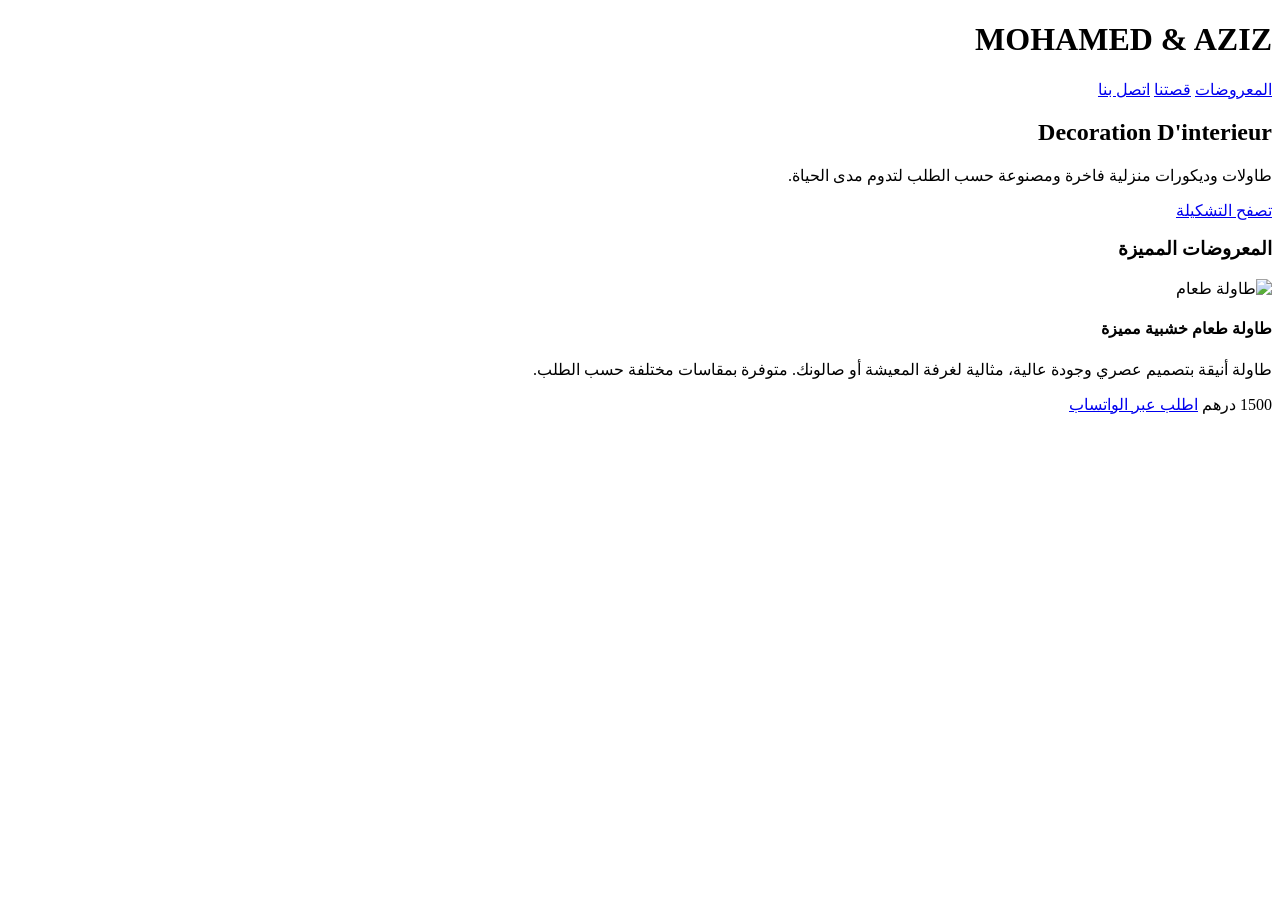
==== index2.html @ ba8495e8 "Initial commit" ====
<!doctype html>
<html lang="ar" dir="rtl">
<head>
    <meta charset="UTF-8" />
    <meta name="viewport" content="width=device-width, initial-scale=1.0" />
    <title>Modern Home Goods Shop</title>
    <!-- Tailwind CSS for rapid styling -->
    <script src="https://cdn.tailwindcss.com"></script>
  </head>
  <body class="bg-stone-50 text-stone-800 font-sans">
    <!-- Header Navigation -->
    <header class="bg-white border-b border-stone-200 sticky top-0 z-50">
      <div
        class="max-w-7xl mx-auto px-6 py-4 flex justify-between items-center"
      >
        <!-- The brand name should only be here once -->
        <h1 class="text-2xl font-bold tracking-wide text-stone-900">
          MOHAMED & AZIZ
        </h1>

        <nav class="space-x-reverse space-x-6 font-medium">
          <a href="#catalog" class="hover:text-amber-700 transition"
            >المعروضات</a
          >
          <a href="#about" class="hover:text-amber-700 transition">قصتنا</a>
          <a href="#contact" class="hover:text-amber-700 transition"
            >اتصل بنا</a
          >
        </nav>
      </div>
    </header>

    <!-- Hero Section -->
    <section class="relative bg-stone-900 text-white py-32 px-6 text-center">
      <!-- Optional: You can add an image background later -->
      <div class="max-w-3xl mx-auto relative z-10">
        <h2 class="text-4xl md:text-6xl font-serif font-bold mb-6">
          Decoration D'interieur
        </h2>
        <p class="text-stone-300 text-lg mb-8">
          طاولات وديكورات منزلية فاخرة ومصنوعة حسب الطلب لتدوم مدى الحياة.
        </p>
        <a
          href="#catalog"
          class="bg-amber-700 hover:bg-amber-800 text-white font-semibold px-8 py-3 rounded-md transition duration-300"
        >
          تصفح التشكيلة
        </a>
      </div>
    </section>

    <!-- Product Catalog Section -->
    <section id="catalog" class="max-w-7xl mx-auto px-6 py-20" dir="rtl">
      <!-- Section Title in Arabic -->
      <h3
        class="text-3xl font-serif font-bold text-center mb-12 text-stone-950"
      >
        المعروضات المميزة
      </h3>

      <!-- Clean, Fixed Right-to-Left Product Grid -->
      <div class="grid grid-cols-1 md:grid-cols-3 gap-8">
        <!-- Item Card 1 -->
        <div
          class="bg-white rounded-lg overflow-hidden shadow-sm border border-stone-200 flex flex-col"
        >
          <!-- Image Placeholder -->
          <!-- Real Product Image -->
          <div class="h-72 overflow-hidden bg-stone-100">
            <img
              src="https://images.unsplash.com/photo-1577140917170-285929fb55b7?auto=format&fit=crop&w=800&q=80"
              alt="طاولة طعام"
              class="w-full h-full object-cover group-hover:scale-105 transition duration-300"
            />
            </div>

          <!-- Content Box -->
          <div class="p-6 flex flex-col flex-grow text-right">
            <h4 class="text-xl font-bold text-stone-900 mb-2">
              طاولة طعام خشبية مميزة
            </h4>
            </div> 
             
            <p class="text-stone-600 text-sm mb-6 leading-relaxed">
              طاولة أنيقة بتصميم عصري وجودة عالية، مثالية لغرفة المعيشة أو
              صالونك. متوفرة بمقاسات مختلفة حسب الطلب.
            </p>

            <!-- Price and Button Box -->
            <div
              class="flex justify-between items-center mt-auto pt-4 border-t border-stone-100"
            >
              <span class="text-lg font-bold text-stone-900">1500 درهم</span>
              <!-- Custom WhatsApp Pre-filled Link -->
              <a
                href="https://wa.me/212XXXXXXXXX?text=سلام%20عليكم،%20أنا%20مهتم%20بطاولة%20الطعام%20الخشبية"
                target="_blank"
                class="bg-green-600 hover:bg-green-700 text-white text-sm font-semibold px-4 py-2 rounded transition flex items-center"
              >
                اطلب عبر الواتساب
              </a>
            </div>
          </div>
        </div>

        <!-- You can safely duplicate the exact block above to add Item 2 and Item 3 later! -->
      </div>
    </section>
  </body>
</html>
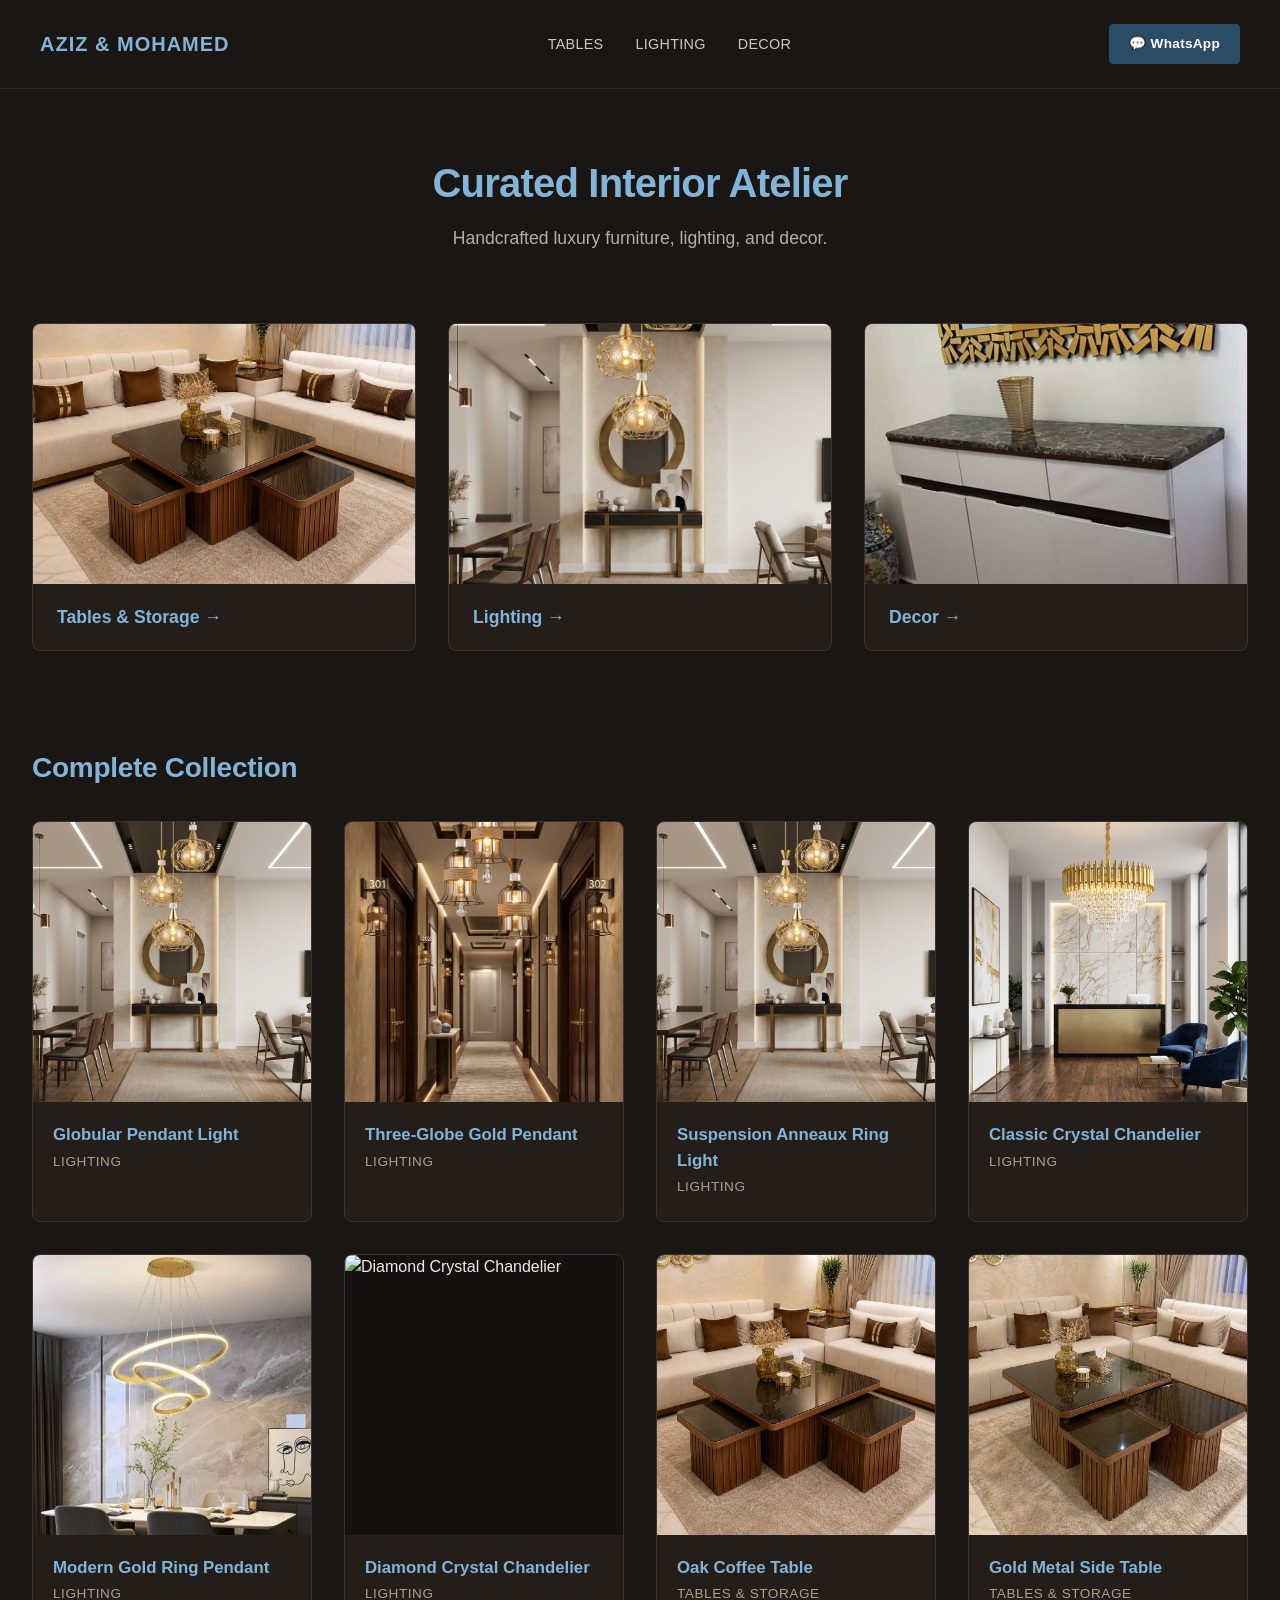
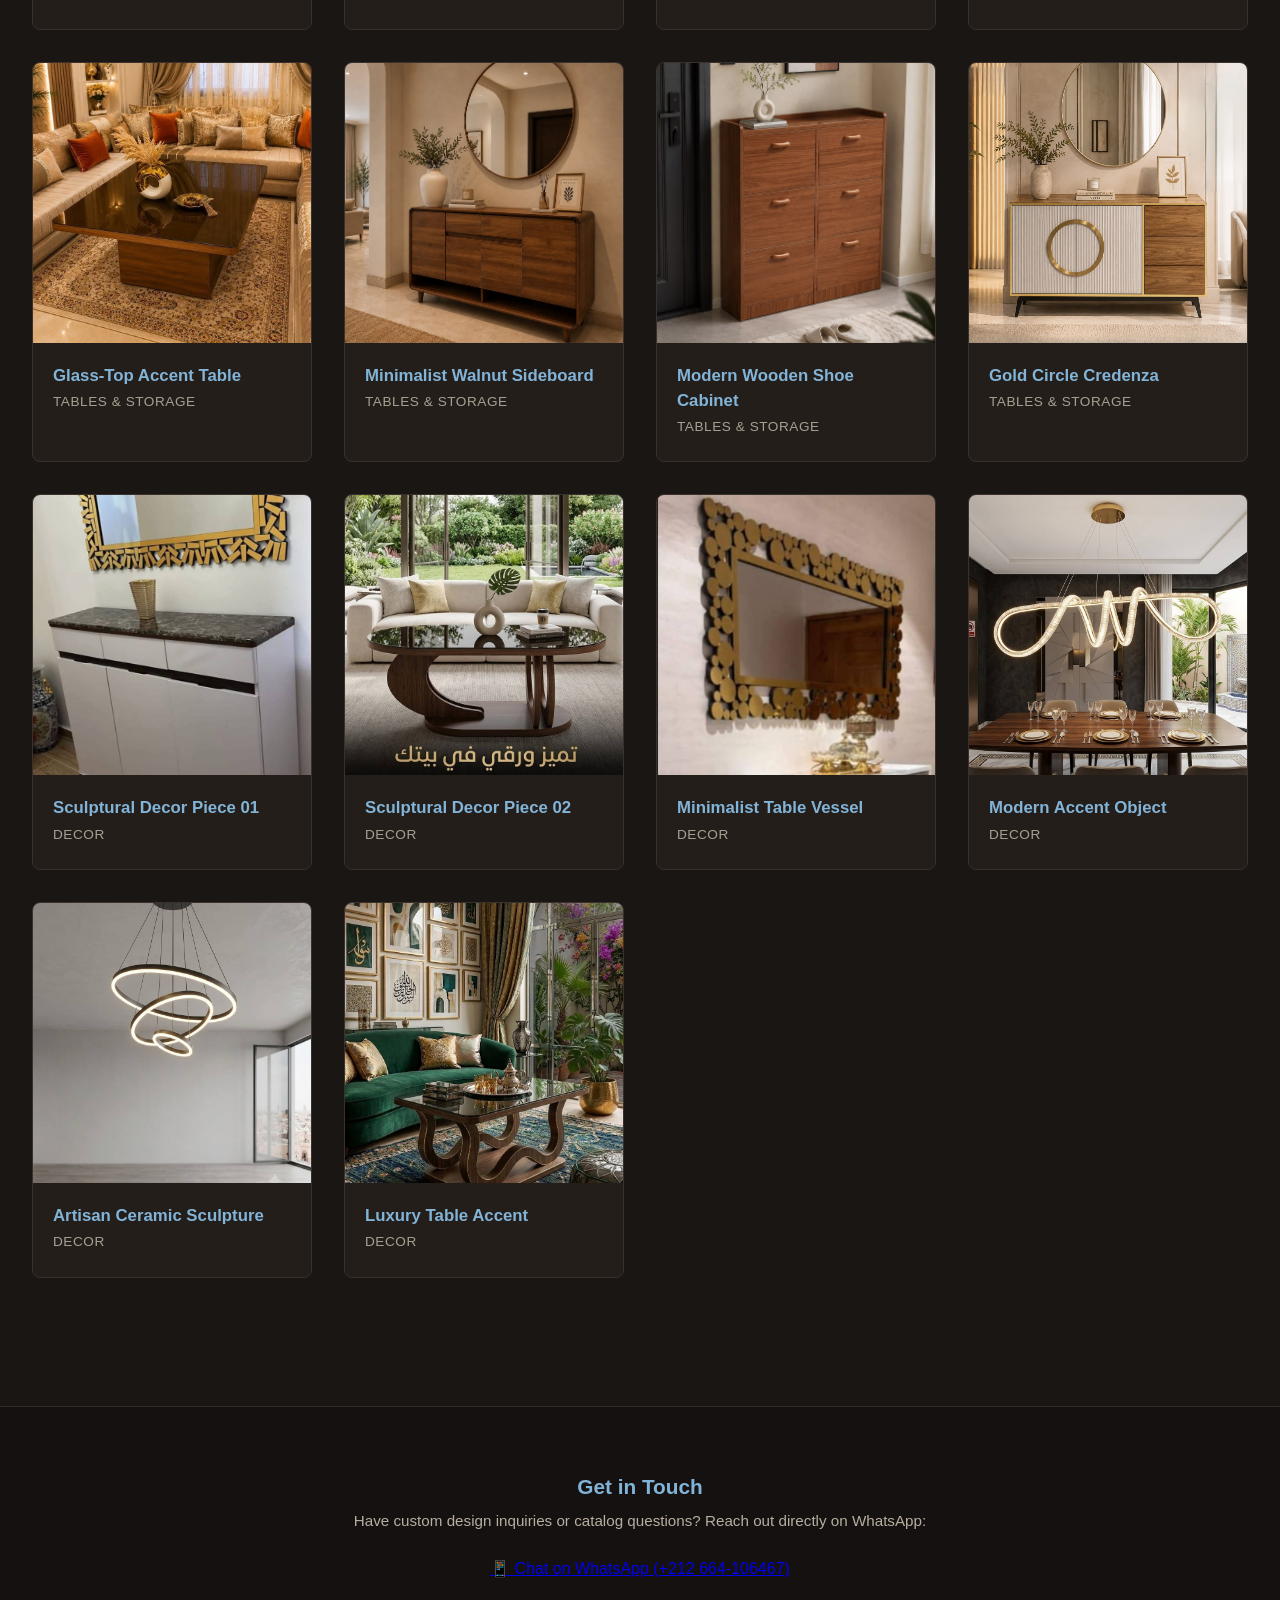
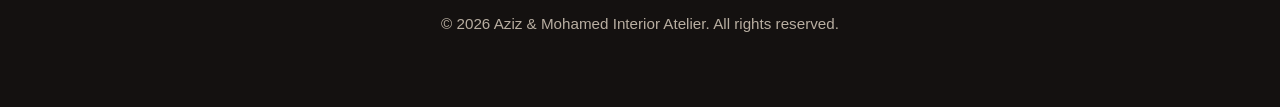
==== commit 3b3c8a5a: "Update styling to dark espresso and slate blue with full catalog images" ====
--- a/index2.html
+++ b/index2.html
@@ -1,110 +1,299 @@
 <!doctype html>
-<html lang="ar" dir="rtl">
-<head>
+<html lang="en">
+  <head>
     <meta charset="UTF-8" />
     <meta name="viewport" content="width=device-width, initial-scale=1.0" />
-    <title>Modern Home Goods Shop</title>
-    <!-- Tailwind CSS for rapid styling -->
-    <script src="https://cdn.tailwindcss.com"></script>
+    <title>Aziz & Mohamed - Interior Atelier</title>
+    <link rel="stylesheet" href="styles.css" />
   </head>
-  <body class="bg-stone-50 text-stone-800 font-sans">
-    <!-- Header Navigation -->
-    <header class="bg-white border-b border-stone-200 sticky top-0 z-50">
-      <div
-        class="max-w-7xl mx-auto px-6 py-4 flex justify-between items-center"
-      >
-        <!-- The brand name should only be here once -->
-        <h1 class="text-2xl font-bold tracking-wide text-stone-900">
-          MOHAMED & AZIZ
-        </h1>
-
-        <nav class="space-x-reverse space-x-6 font-medium">
-          <a href="#catalog" class="hover:text-amber-700 transition"
-            >المعروضات</a
-          >
-          <a href="#about" class="hover:text-amber-700 transition">قصتنا</a>
-          <a href="#contact" class="hover:text-amber-700 transition"
-            >اتصل بنا</a
-          >
-        </nav>
+  <body>
+    <!-- Navigation Header -->
+    <header class="navbar">
+      <div class="logo">Aziz & Mohamed</div>
+      <nav>
+        <ul>
+          <li><a href="tables.html">Tables</a></li>
+          <li><a href="lighting.html">Lighting</a></li>
+          <li><a href="decor.html">Decor</a></li>
+        </ul>
+      </nav>
+      <div class="header-contact">
+        <a
+          href="https://wa.me/212664106467"
+          target="_blank"
+          class="contact-btn whatsapp-btn"
+        >
+          💬 WhatsApp
+        </a>
       </div>
     </header>
 
     <!-- Hero Section -->
-    <section class="relative bg-stone-900 text-white py-32 px-6 text-center">
-      <!-- Optional: You can add an image background later -->
-      <div class="max-w-3xl mx-auto relative z-10">
-        <h2 class="text-4xl md:text-6xl font-serif font-bold mb-6">
-          Decoration D'interieur
-        </h2>
-        <p class="text-stone-300 text-lg mb-8">
-          طاولات وديكورات منزلية فاخرة ومصنوعة حسب الطلب لتدوم مدى الحياة.
+    <main>
+      <section class="hero-section">
+        <h1>Curated Interior Atelier</h1>
+        <p>Handcrafted luxury furniture, lighting, and decor.</p>
+      </section>
+
+      <!-- Category Highlight Cards -->
+      <section class="categories-grid">
+        <div class="collection-card">
+          <a href="tables.html">
+            <img
+              src="images/tables/oak-coffee-table.jpg"
+              alt="Tables Collection"
+            />
+            <h3>Tables & Storage &rarr;</h3>
+          </a>
+        </div>
+
+        <div class="collection-card">
+          <a href="lighting.html">
+            <img
+              src="images/lighting/glob-kitchen.png"
+              alt="Lighting Collection"
+            />
+            <h3>Lighting &rarr;</h3>
+          </a>
+        </div>
+
+        <div class="collection-card">
+          <a href="decor.html">
+            <img
+              src="images/decor/accent-decor-01.jpg"
+              alt="Decor Collection"
+            />
+            <h3>Decor &rarr;</h3>
+          </a>
+        </div>
+      </section>
+
+      <!-- Complete Catalog -->
+      <section class="catalog-container">
+        <h2>Complete Collection</h2>
+
+        <div class="product-grid">
+          <!-- LIGHTING ITEMS -->
+          <article class="product-card">
+            <img
+              src="images/lighting/glob-kitchen.png"
+              alt="Globular Pendant Light"
+            />
+            <div class="product-meta">
+              <h3>Globular Pendant Light</h3>
+              <p>Lighting</p>
+            </div>
+          </article>
+
+          <article class="product-card">
+            <img
+              src="images/lighting/three-golden-glob.png"
+              alt="Three-Globe Gold Pendant"
+            />
+            <div class="product-meta">
+              <h3>Three-Globe Gold Pendant</h3>
+              <p>Lighting</p>
+            </div>
+          </article>
+
+          <article class="product-card">
+            <img
+              src="images/lighting/three-g-glob.png"
+              alt="Suspension Anneaux Ring Light"
+            />
+            <div class="product-meta">
+              <h3>Suspension Anneaux Ring Light</h3>
+              <p>Lighting</p>
+            </div>
+          </article>
+
+          <article class="product-card">
+            <img
+              src="images/lighting/crystal-pendant.jpg"
+              alt="Classic Crystal Chandelier"
+            />
+            <div class="product-meta">
+              <h3>Classic Crystal Chandelier</h3>
+              <p>Lighting</p>
+            </div>
+          </article>
+
+          <article class="product-card">
+            <img
+              src="images/lighting/modern-gold-ring-pendant-light.jpg"
+              alt="Modern Gold Ring Pendant"
+            />
+            <div class="product-meta">
+              <h3>Modern Gold Ring Pendant</h3>
+              <p>Lighting</p>
+            </div>
+          </article>
+
+          <article class="product-card">
+            <img
+              src="images/lighting/gold-diamond-crystal-chandelier.jpg"
+              alt="Diamond Crystal Chandelier"
+            />
+            <div class="product-meta">
+              <h3>Diamond Crystal Chandelier</h3>
+              <p>Lighting</p>
+            </div>
+          </article>
+
+          <!-- TABLES ITEMS -->
+          <article class="product-card">
+            <img
+              src="images/tables/oak-coffee-table.jpg"
+              alt="Oak Coffee Table"
+            />
+            <div class="product-meta">
+              <h3>Oak Coffee Table</h3>
+              <p>Tables & Storage</p>
+            </div>
+          </article>
+
+          <article class="product-card">
+            <img
+              src="images/tables/gold-side-table.jpg"
+              alt="Gold Metal Side Table"
+            />
+            <div class="product-meta">
+              <h3>Gold Metal Side Table</h3>
+              <p>Tables & Storage</p>
+            </div>
+          </article>
+
+          <article class="product-card">
+            <img
+              src="images/tables/glass-top-table.jpg"
+              alt="Glass-Top Accent Table"
+            />
+            <div class="product-meta">
+              <h3>Glass-Top Accent Table</h3>
+              <p>Tables & Storage</p>
+            </div>
+          </article>
+
+          <article class="product-card">
+            <img
+              src="images/tables/minimalist-walnut-sideboard.jpg"
+              alt="Minimalist Walnut Sideboard"
+            />
+            <div class="product-meta">
+              <h3>Minimalist Walnut Sideboard</h3>
+              <p>Tables & Storage</p>
+            </div>
+          </article>
+
+          <article class="product-card">
+            <img
+              src="images/tables/modern-wooden-shoe-cabinet.jpg"
+              alt="Modern Wooden Shoe Cabinet"
+            />
+            <div class="product-meta">
+              <h3>Modern Wooden Shoe Cabinet</h3>
+              <p>Tables & Storage</p>
+            </div>
+          </article>
+
+          <article class="product-card">
+            <img
+              src="images/tables/gold-circle-credenza-sideboard.jpg"
+              alt="Gold Circle Credenza"
+            />
+            <div class="product-meta">
+              <h3>Gold Circle Credenza</h3>
+              <p>Tables & Storage</p>
+            </div>
+          </article>
+
+          <!-- DECOR ITEMS -->
+          <article class="product-card">
+            <img
+              src="images/decor/accent-decor-01.jpg"
+              alt="Sculptural Decor Piece 01"
+            />
+            <div class="product-meta">
+              <h3>Sculptural Decor Piece 01</h3>
+              <p>Decor</p>
+            </div>
+          </article>
+
+          <article class="product-card">
+            <img
+              src="images/decor/accent-decor-02.jpg"
+              alt="Sculptural Decor Piece 02"
+            />
+            <div class="product-meta">
+              <h3>Sculptural Decor Piece 02</h3>
+              <p>Decor</p>
+            </div>
+          </article>
+
+          <article class="product-card">
+            <img
+              src="images/decor/accent-decor-03.jpg"
+              alt="Minimalist Table Vessel"
+            />
+            <div class="product-meta">
+              <h3>Minimalist Table Vessel</h3>
+              <p>Decor</p>
+            </div>
+          </article>
+
+          <article class="product-card">
+            <img
+              src="images/decor/accent-decor-05.jpg"
+              alt="Modern Accent Object"
+            />
+            <div class="product-meta">
+              <h3>Modern Accent Object</h3>
+              <p>Decor</p>
+            </div>
+          </article>
+
+          <article class="product-card">
+            <img
+              src="images/decor/accent-decor-07.jpg"
+              alt="Artisan Ceramic Sculpture"
+            />
+            <div class="product-meta">
+              <h3>Artisan Ceramic Sculpture</h3>
+              <p>Decor</p>
+            </div>
+          </article>
+
+          <article class="product-card">
+            <img
+              src="images/decor/accent-decor-08.jpg"
+              alt="Luxury Table Accent"
+            />
+            <div class="product-meta">
+              <h3>Luxury Table Accent</h3>
+              <p>Decor</p>
+            </div>
+          </article>
+        </div>
+      </section>
+    </main>
+
+    <!-- Footer Contact Section -->
+    <footer class="site-footer">
+      <div class="footer-content">
+        <h3>Get in Touch</h3>
+        <p>
+          Have custom design inquiries or catalog questions? Reach out directly
+          on WhatsApp:
         </p>
-        <a
-          href="#catalog"
-          class="bg-amber-700 hover:bg-amber-800 text-white font-semibold px-8 py-3 rounded-md transition duration-300"
-        >
-          تصفح التشكيلة
-        </a>
+        <div class="footer-links">
+          <a href="https://wa.me/212664106467" target="_blank"
+            >📱 Chat on WhatsApp (+212 664-106467)</a
+          >
+        </div>
+        <p class="copyright">
+          &copy; 2026 Aziz & Mohamed Interior Atelier. All rights reserved.
+        </p>
       </div>
-    </section>
-
-    <!-- Product Catalog Section -->
-    <section id="catalog" class="max-w-7xl mx-auto px-6 py-20" dir="rtl">
-      <!-- Section Title in Arabic -->
-      <h3
-        class="text-3xl font-serif font-bold text-center mb-12 text-stone-950"
-      >
-        المعروضات المميزة
-      </h3>
-
-      <!-- Clean, Fixed Right-to-Left Product Grid -->
-      <div class="grid grid-cols-1 md:grid-cols-3 gap-8">
-        <!-- Item Card 1 -->
-        <div
-          class="bg-white rounded-lg overflow-hidden shadow-sm border border-stone-200 flex flex-col"
-        >
-          <!-- Image Placeholder -->
-          <!-- Real Product Image -->
-          <div class="h-72 overflow-hidden bg-stone-100">
-            <img
-              src="https://images.unsplash.com/photo-1577140917170-285929fb55b7?auto=format&fit=crop&w=800&q=80"
-              alt="طاولة طعام"
-              class="w-full h-full object-cover group-hover:scale-105 transition duration-300"
-            />
-            </div>
-
-          <!-- Content Box -->
-          <div class="p-6 flex flex-col flex-grow text-right">
-            <h4 class="text-xl font-bold text-stone-900 mb-2">
-              طاولة طعام خشبية مميزة
-            </h4>
-            </div> 
-             
-            <p class="text-stone-600 text-sm mb-6 leading-relaxed">
-              طاولة أنيقة بتصميم عصري وجودة عالية، مثالية لغرفة المعيشة أو
-              صالونك. متوفرة بمقاسات مختلفة حسب الطلب.
-            </p>
-
-            <!-- Price and Button Box -->
-            <div
-              class="flex justify-between items-center mt-auto pt-4 border-t border-stone-100"
-            >
-              <span class="text-lg font-bold text-stone-900">1500 درهم</span>
-              <!-- Custom WhatsApp Pre-filled Link -->
-              <a
-                href="https://wa.me/212XXXXXXXXX?text=سلام%20عليكم،%20أنا%20مهتم%20بطاولة%20الطعام%20الخشبية"
-                target="_blank"
-                class="bg-green-600 hover:bg-green-700 text-white text-sm font-semibold px-4 py-2 rounded transition flex items-center"
-              >
-                اطلب عبر الواتساب
-              </a>
-            </div>
-          </div>
-        </div>
-
-        <!-- You can safely duplicate the exact block above to add Item 2 and Item 3 later! -->
-      </div>
-    </section>
+    </footer>
   </body>
 </html>
--- a/styles.css
+++ b/styles.css
@@ -0,0 +1,312 @@
+/* ==========================================================================
+   DARK ESPRESSO & SLATE BLUE PALETTE:
+   1. Background (Darkness): #1a1614 (Deep Dark Espresso Brown)
+   2. Card Background:      #241e1b (Warm Charcoal/Brown)
+   3. Accent / Headings:    #82b4d8 (Soft Slate/Sky Blue)
+   4. Text & Details:       #f0eae1 (Creamy Off-White) / #a89f91 (Muted Taupe)
+   ========================================================================== */
+
+/* Reset & Global Box Model */
+* {
+  box-sizing: border-box;
+  margin: 0;
+  padding: 0;
+}
+
+body {
+  font-family:
+    -apple-system, BlinkMacSystemFont, "Segoe UI", Roboto, Helvetica, Arial,
+    sans-serif;
+  background-color: #1a1614;
+  color: #f0eae1;
+  line-height: 1.5;
+  -webkit-font-smoothing: antialiased;
+}
+
+/* Navbar */
+.navbar {
+  display: flex;
+  justify-content: space-between;
+  align-items: center;
+  padding: 1.5rem 2.5rem;
+  background-color: #1a1614;
+  border-bottom: 1px solid #332b27;
+  position: sticky;
+  top: 0;
+  z-index: 100;
+}
+
+.navbar .logo {
+  font-size: 1.25rem;
+  font-weight: 700;
+  letter-spacing: 0.05em;
+  text-transform: uppercase;
+  color: #82b4d8; /* Blue Accent Logo */
+}
+
+.navbar nav ul {
+  display: flex;
+  gap: 2rem;
+  list-style: none;
+}
+
+.navbar nav a {
+  text-decoration: none;
+  color: #d1c7bc;
+  font-size: 0.9rem;
+  font-weight: 500;
+  letter-spacing: 0.02em;
+  text-transform: uppercase;
+  padding-bottom: 4px;
+  border-bottom: 2px solid transparent;
+  transition:
+    color 0.2s ease,
+    border-color 0.2s ease;
+}
+
+.navbar nav a:hover,
+.navbar nav a.active {
+  color: #82b4d8; /* Blue text on hover/active */
+  border-bottom-color: #82b4d8;
+}
+
+/* Header WhatsApp Link */
+.header-contact {
+  display: flex;
+  align-items: center;
+}
+
+.contact-btn.whatsapp-btn {
+  display: inline-flex;
+  align-items: center;
+  gap: 0.5rem;
+  background-color: #2b4c66; /* Deep Blue Button */
+  color: #ffffff !important;
+  padding: 0.6rem 1.25rem;
+  border-radius: 4px;
+  font-size: 0.85rem;
+  font-weight: 600;
+  letter-spacing: 0.02em;
+  text-decoration: none;
+  transition: background-color 0.2s ease;
+}
+
+.contact-btn.whatsapp-btn:hover {
+  background-color: #386282;
+}
+
+/* Hero Section */
+.hero-section {
+  text-align: center;
+  padding: 4rem 1.5rem 2.5rem;
+  max-width: 800px;
+  margin: 0 auto;
+}
+
+.hero-section h1 {
+  font-size: 2.5rem;
+  font-weight: 600;
+  letter-spacing: -0.02em;
+  margin-bottom: 0.75rem;
+  color: #82b4d8; /* Blue Title */
+}
+
+.hero-section p {
+  color: #b8aea1;
+  font-size: 1.1rem;
+  font-weight: 400;
+}
+
+/* Layout Containers */
+.catalog-container,
+.categories-grid {
+  max-width: 1280px;
+  margin: 0 auto;
+  padding: 2rem 2rem 4rem;
+}
+
+.catalog-container h2,
+.catalog-container h1 {
+  font-size: 1.75rem;
+  font-weight: 600;
+  margin-bottom: 2rem;
+  letter-spacing: -0.01em;
+  color: #82b4d8; /* Blue Heading */
+}
+
+.back-link {
+  display: inline-block;
+  margin-bottom: 1.5rem;
+  color: #82b4d8;
+  text-decoration: none;
+  font-size: 0.9rem;
+  font-weight: 500;
+}
+
+.back-link:hover {
+  text-decoration: underline;
+}
+
+/* Category Cards (Homepage) */
+.categories-grid {
+  display: grid;
+  grid-template-columns: repeat(auto-fit, minmax(300px, 1fr));
+  gap: 2rem;
+}
+
+.collection-card {
+  background: #241e1b; /* Dark Brown Card */
+  border: 1px solid #3a312c;
+  border-radius: 8px;
+  overflow: hidden;
+  transition:
+    transform 0.2s ease,
+    border-color 0.2s ease;
+}
+
+.collection-card:hover {
+  transform: translateY(-4px);
+  border-color: #82b4d8;
+}
+
+.collection-card a {
+  text-decoration: none;
+  color: inherit;
+  display: block;
+}
+
+.collection-card img {
+  width: 100%;
+  height: 260px;
+  object-fit: cover;
+  display: block;
+}
+
+.collection-card h3 {
+  padding: 1.25rem 1.5rem;
+  font-size: 1.1rem;
+  font-weight: 600;
+  color: #82b4d8; /* Blue Text */
+}
+
+/* Product Grid */
+.product-grid {
+  display: grid;
+  grid-template-columns: repeat(auto-fill, minmax(280px, 1fr));
+  gap: 2rem;
+}
+
+.product-card {
+  background-color: #241e1b; /* Dark Brown Card */
+  border: 1px solid #3a312c;
+  border-radius: 8px;
+  overflow: hidden;
+  display: flex;
+  flex-direction: column;
+  transition:
+    transform 0.2s ease,
+    border-color 0.2s ease;
+}
+
+.product-card:hover {
+  transform: translateY(-4px);
+  border-color: #82b4d8;
+}
+
+.product-card img {
+  width: 100%;
+  height: 280px;
+  object-fit: cover;
+  background-color: #141110;
+  display: block;
+}
+
+.product-meta {
+  padding: 1.25rem 1.25rem 1.5rem;
+  background-color: #241e1b;
+}
+
+.product-meta h3 {
+  font-size: 1.05rem;
+  font-weight: 600;
+  color: #82b4d8; /* Blue Title for Products */
+  margin-bottom: 0.25rem;
+}
+
+.product-meta p {
+  font-size: 0.85rem;
+  color: #a89f91;
+  text-transform: uppercase;
+  letter-spacing: 0.04em;
+}
+
+/* Site Footer */
+.site-footer {
+  background-color: #141110;
+  border-top: 1px solid #332b27;
+  padding: 4rem 1.5rem 3rem;
+  margin-top: 4rem;
+  text-align: center;
+}
+
+.footer-content h3 {
+  font-size: 1.3rem;
+  font-weight: 600;
+  margin-bottom: 0.5rem;
+  color: #82b4d8;
+}
+
+.footer-content p {
+  color: #b8aea1;
+  font-size: 0.95rem;
+  margin-bottom: 1.5rem;
+}
+
+.footer-links {
+  display: flex;
+  justify-content: center;
+  margin-bottom: 2rem;
+}
+
+.footer-wa-card {
+  display: inline-flex;
+  align-items: center;
+  gap: 0.75rem;
+  background-color: #2b4c66; /* Blue Button */
+  color: #ffffff !important;
+  padding: 0.85rem 1.75rem;
+  border-radius: 4px;
+  text-decoration: none;
+  font-weight: 500;
+  transition: background-color 0.2s ease;
+}
+
+.footer-wa-card:hover {
+  background-color: #386282;
+}
+
+.footer-wa-card .wa-icon {
+  font-size: 1.2rem;
+}
+
+.footer-wa-card .wa-text {
+  display: flex;
+  flex-direction: column;
+  text-align: left;
+  line-height: 1.2;
+}
+
+.footer-wa-card .wa-text strong {
+  font-size: 0.95rem;
+  font-weight: 600;
+}
+
+.footer-wa-card .wa-text small {
+  font-size: 0.8rem;
+  opacity: 0.85;
+}
+
+.copyright {
+  font-size: 0.8rem;
+  color: #70675c;
+}
